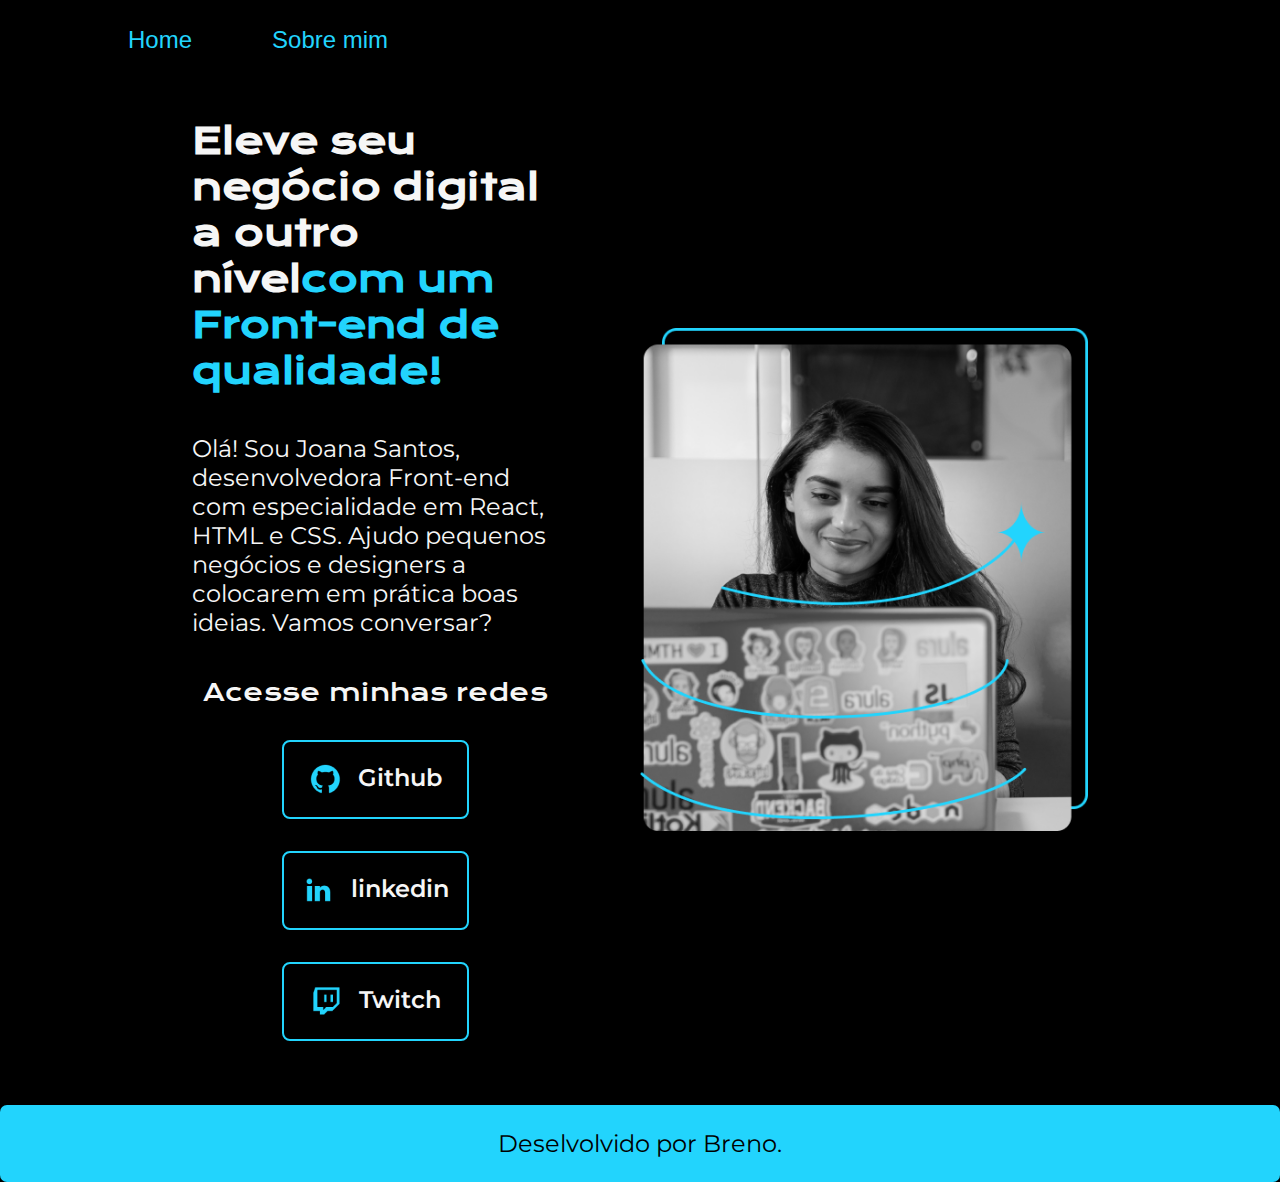
==== index.html @ 6bf82776 "Inserindo arquivos do Alura+" ====
<!DOCTYPE html>
<html lang="pt-br">

<head>
    <meta charset="UTF-8">
    <meta http-equiv="X-UA-Compatible" content="IE=edge">
    <meta name="viewport" content="width=device-width, initial-scale=1.0">
    <title>Portifolio</title>
    <link rel="stylesheet" href="/styles/style.css">
</head>

<body>
    <header class="cabecalho">
        <nav class="cabecalho__menu">
            <a href="index.html" class="cabecalho__menu__link">Home</a>
            <a href="about.html" class="cabecalho__menu__link">Sobre mim</a>
        </nav>
    </header>

    <main class="apresentacao">
        <section class="apresentacao__conteudo">
            <h1 class="apresentacao__conteudo__titulo">Eleve seu negócio digital a outro nível<strong
                    class="titulo-destaque">com um Front-end de qualidade!
                </strong></h1>
            <p class="apresentacao__conteudo__texto">Olá! Sou Joana Santos, desenvolvedora
                Front-end com especialidade em React, HTML e
                CSS. Ajudo pequenos negócios e designers a
                colocarem em prática boas ideias. Vamos
                conversar?</p>
            <div class="apresentacao__links">
                <h2 class="apresentacao__links__subtitulo">Acesse minhas redes</h2>
                <a class="apresentacao__links__navegacao" href="https://github.com/rafaballerini">
                    <img src="/images/github.png">
                    Github
                </a>
                <a class="apresentacao__links__navegacao" href="https://linkedin.com/in/rafaellaballerini">
                <img src="/images/linkedin.png">
                    linkedin
                </a>
                <a class="apresentacao__links__navegacao" href="https://twitch.tv/guilimadev">
                    <img src="/images/twitch.png">
                    Twitch
                </a>
            </div>
        </section>
        <img class="apresentacao__imagem" src="/images/Imagem.png" alt="Foto da Joana Santos programando">
    </main>

    <footer class="rodape">
        <p>Deselvolvido por Breno.</p>
    </footer>
</body>

</html>
---- styles/style.css ----
@import url('https://fonts.googleapis.com/css2?family=Krona+One&family=Montserrat:wght@400;600&display=swap');

:root {
    --cor-primaria: #000000;
    --cor-secundaria: #F6F6F6;
    --cor-terciaria: #22D4Fd;
    --cor-quarternaria: #272727;

    --Krona-One: 'Krona One', sans-serif;
    --Montserrat: 'Montserrat', sans-serif;
}

*{
    margin: 0;
    padding: 0;
}

body{
    
    box-sizing: border-box;
    background-color: var(--cor-primaria);
    color: var(--cor-secundaria);
}

.cabecalho {
    padding: 2% 0% 0% 10%;
}

.cabecalho__menu {
    display: flex;
    gap: 80px;
}

.cabecalho__menu__link {
    font-family: 'Montaserrat', sans-serif;
    font-size: 24px;
    font-weight: 600px;
    color: var(--cor-terciaria);
    text-decoration: none;
}

.apresentacao{
    padding: 5% 15%;
    display: flex;
    align-items: center;
    justify-content: space-between;
    gap: 82px;
}
.apresentacao__conteudo{
    width: 50%;
    display: flex;
    flex-direction: column;
    gap: 40px;
}

.apresentacao__conteudo__titulo{
    font-size: 2.25rem;                                         /* 16px = 1rem */
    font-family: 'Krona One', sans-serif;
}

.titulo-destaque{
    color: var(--cor-terciaria);
}

.apresentacao__conteudo__texto{
    font-size: 1.5rem;
    font-family: 'Montserrat', sans-serif;
}

.apresentacao__links{
    display: flex;
    flex-direction: column;
    justify-content: space-between;
    align-items: center;
    gap: 32px;
}
.apresentacao__links__subtitulo{
    font-family: var(--Krona-One);
    font-weight: 400;
    font-size: 1.5rem;
}
.apresentacao__links__navegacao{
    display: flex;
    justify-content: center;
    gap: 16px;
    border: 2px solid var(--cor-terciaria);
    width: 50%;
    text-align: center;
    border-radius: 8px;
    font-size: 1.5rem;
    font-weight: 600;
    padding: 21.5px 0;
    text-decoration: none;
    color: var(--cor-secundaria);
    font-family: var(--Montserrat);
}
.apresentacao__links__navegacao:hover{
    background-color: var(--cor-quarternaria);
    padding: 3.5%;
}

.apresentacao__imagem {
    width: 50%;
}

.rodape {
    color: #000000;
    background-color: #22D4FD;
    padding: 24px;
    text-align: center;
    font-family: var(--Montserrat);
    font-size: 1.5rem;
    font-weight: 400px;
    border-radius: 7px;
}

@media (max-width: 1200px){
    .cabecalho {
        padding: 10%;
    }

    .cabecalho__menu {
        justify-content: center;
    }

    .apresentacao {
        flex-direction: column-reverse;
        
    }

    .apresentacao__conteudo {
        width: auto;
    }

}
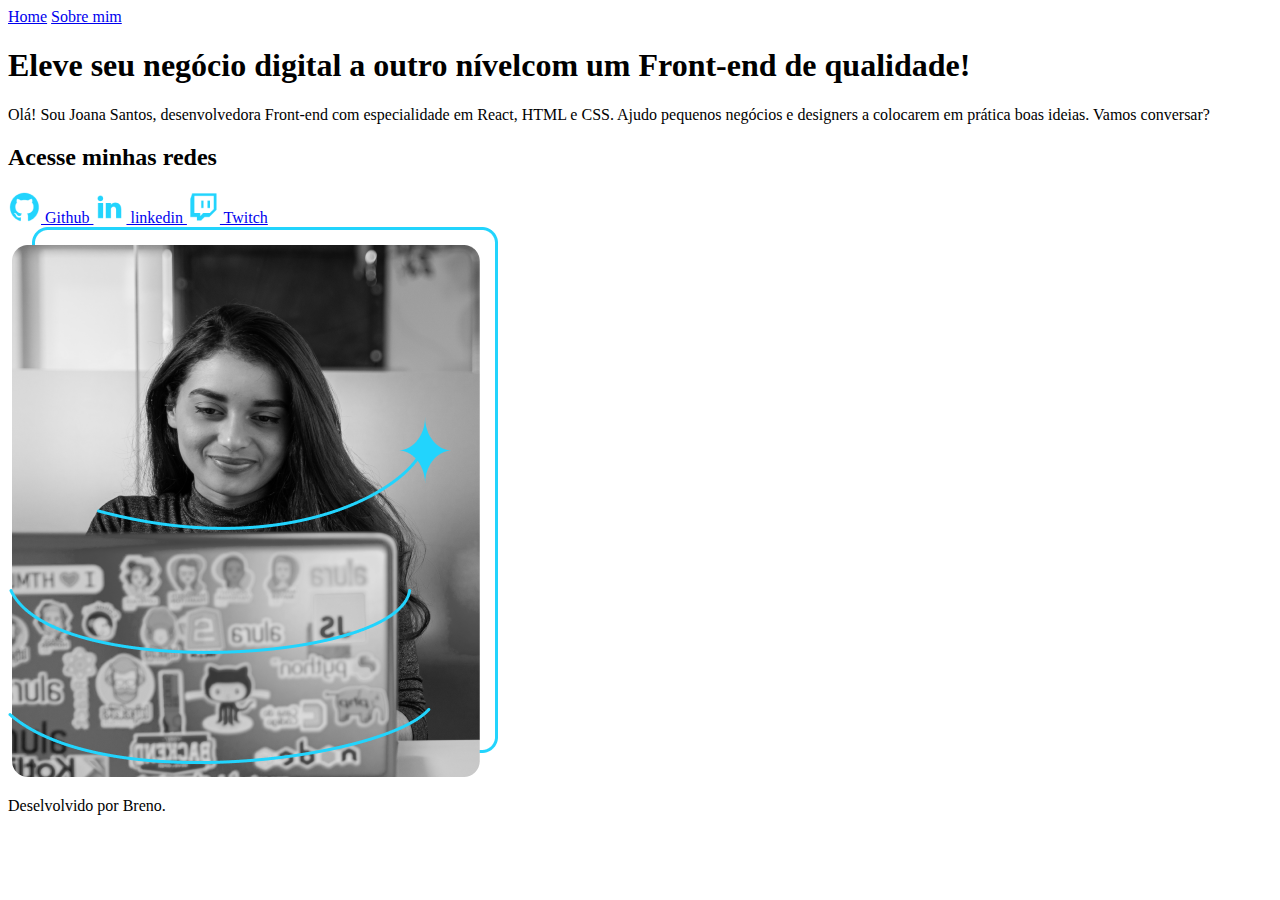
==== commit 405193c0: "index.html" ====
--- a/index.html
+++ b/index.html
@@ -6,7 +6,7 @@
     <meta http-equiv="X-UA-Compatible" content="IE=edge">
     <meta name="viewport" content="width=device-width, initial-scale=1.0">
     <title>Portifolio</title>
-    <link rel="stylesheet" href="/styles/style.css">
+    <link rel="stylesheet" href="style.css">
 </head>
 
 <body>
@@ -51,4 +51,4 @@
     </footer>
 </body>
 
-</html>+</html>
